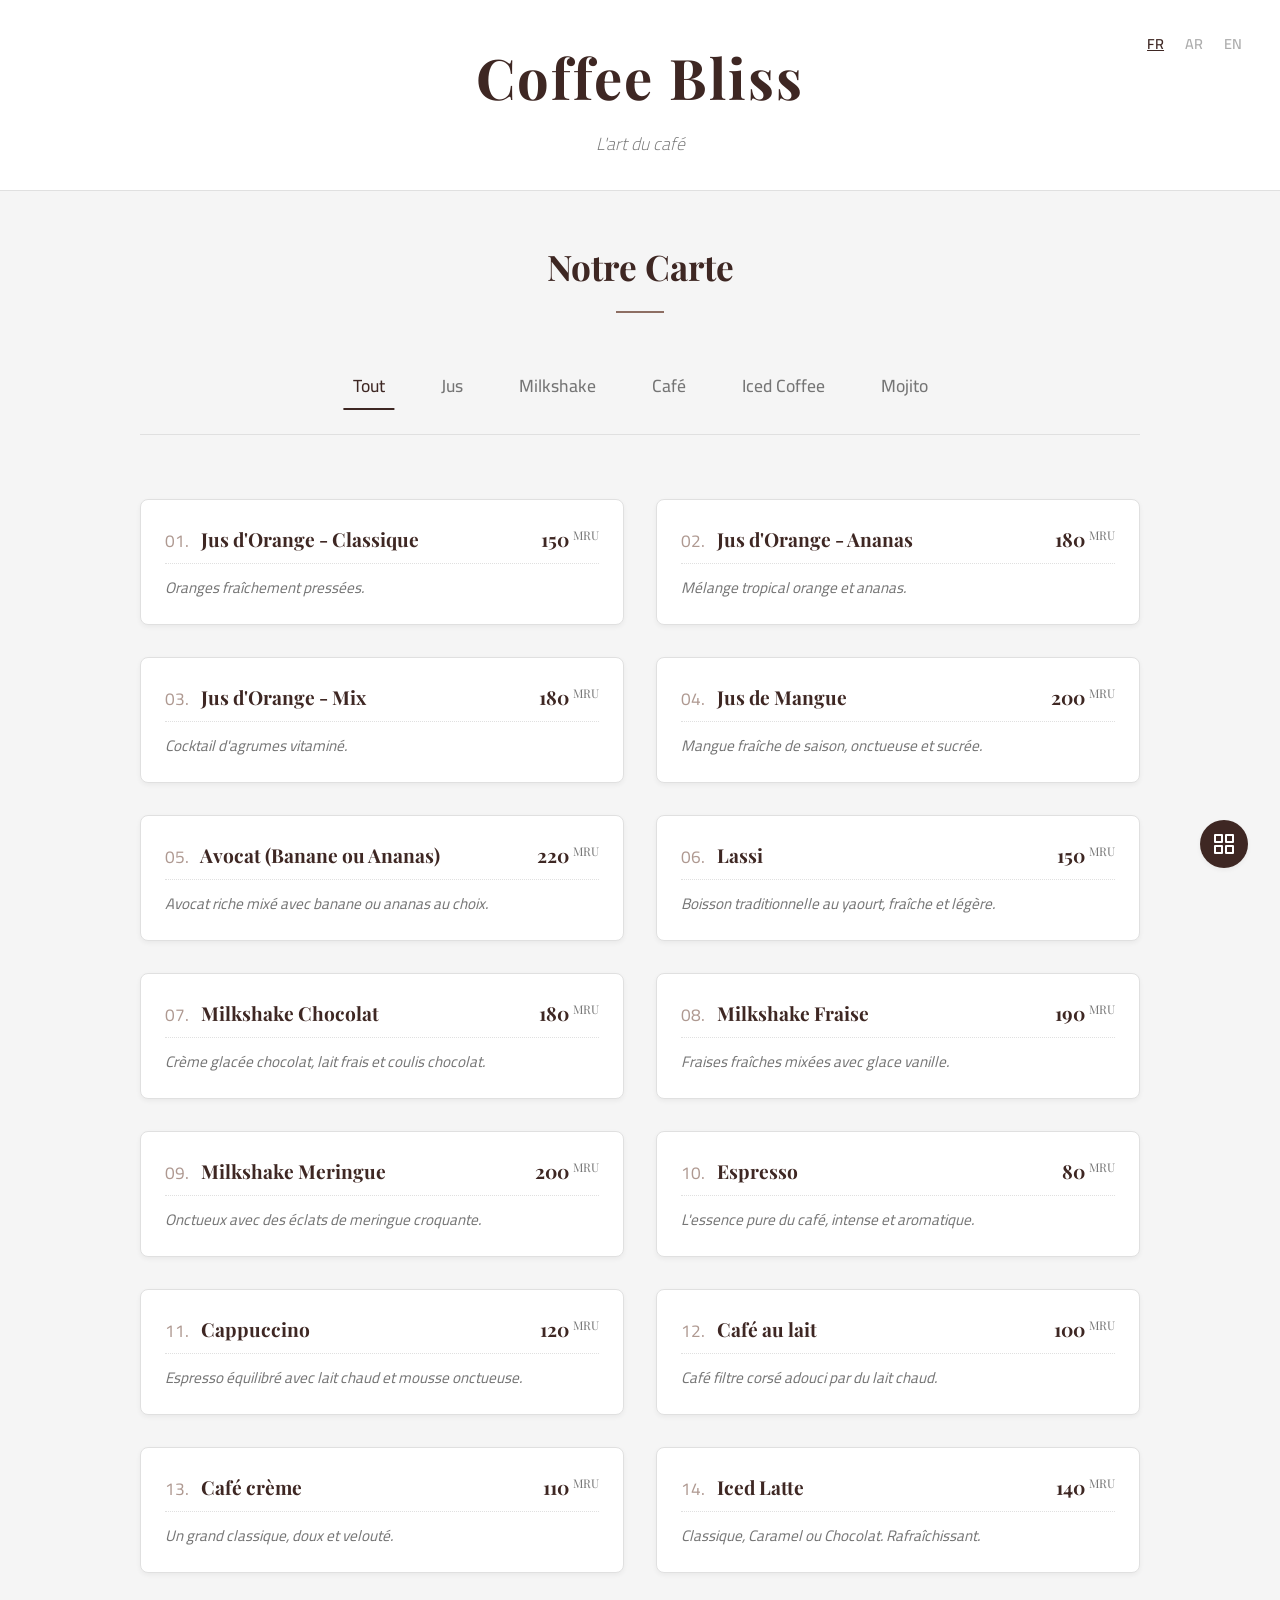
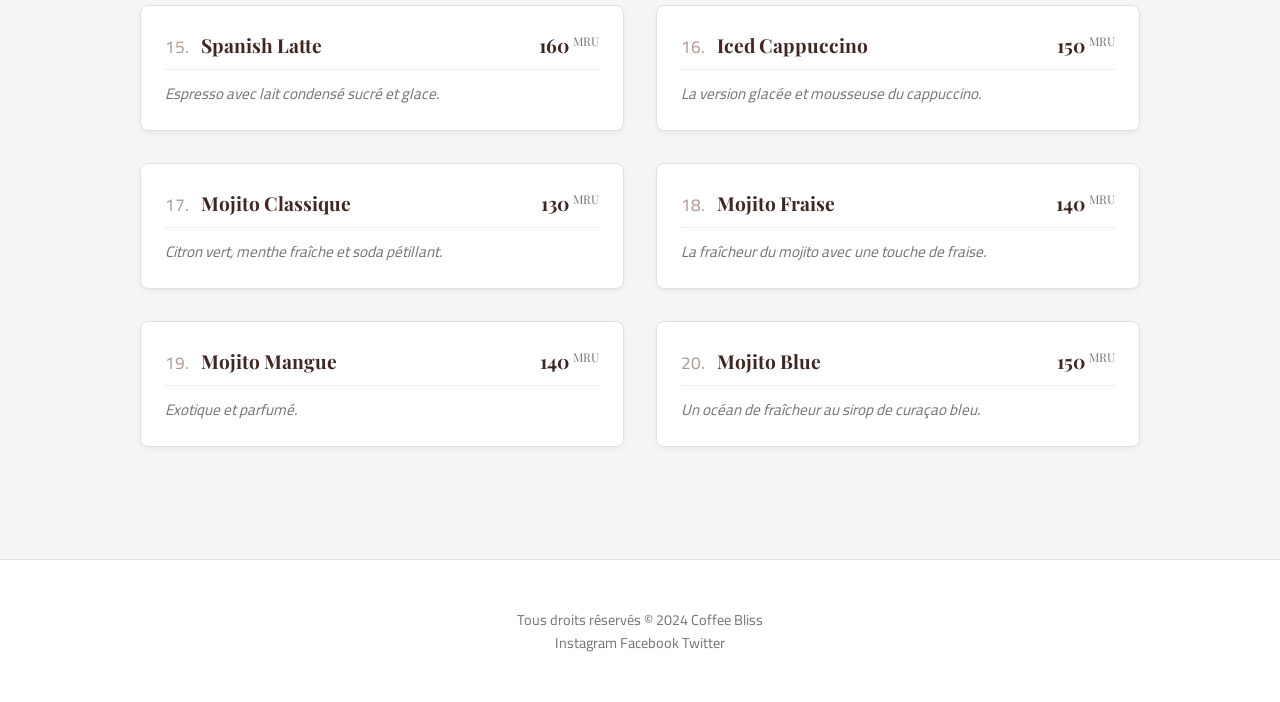
==== index.html @ ae4bbe52 "Add files via upload" ====
<!DOCTYPE html>
<html lang="ar" dir="rtl">

<head>
    <meta charset="UTF-8">
    <meta name="viewport" content="width=device-width, initial-scale=1.0">
    <title data-i18n="pageTitle">مطعم coup | Gourmet Restaurant</title>
    <!-- Google Fonts -->
    <link rel="preconnect" href="https://fonts.googleapis.com">
    <link rel="preconnect" href="https://fonts.gstatic.com" crossorigin>
    <link
        href="https://fonts.googleapis.com/css2?family=Cairo:wght@300;400;600;700&family=Playfair+Display:ital,wght@0,400;0,700;1,400&display=swap"
        rel="stylesheet">
    <!-- Custom CSS -->
    <link rel="stylesheet" href="style.css">
</head>

<body>

    <!-- Header Section -->
    <header class="main-header">
        <div class="lang-switch-container">
            <button class="lang-btn active" onclick="setLanguage('fr')">FR</button>
            <button class="lang-btn" onclick="setLanguage('ar')">AR</button>
            <button class="lang-btn" onclick="setLanguage('en')">EN</button>
        </div>
        <div class="container">
            <h1 class="logo" data-i18n="logo"> Cafe <span> Coup </span></h1>
            <p class="tagline" data-i18n="tagline">تجربة فريدة من المذاق الأصيل</p>
        </div>
    </header>

    <!-- Menu Section -->
    <section class="menu-section">
        <div class="container">
            <div class="section-title">
                <h2 data-i18n="menuTitle">Notre Menu</h2>
                <div class="underline"></div>
            </div>

            <!-- Filter Buttons -->
            <div class="btn-container" id="btn-container">
                <!-- Buttons will be injected here by JS -->
            </div>

            <!-- Menu Grid -->
            <div class="section-center" id="menu-container">
                <!-- Menu items will be injected here by JS -->
            </div>
        </div>
    </section>

    <!-- QR Code Floating Button -->
    <button id="qr-btn" class="qr-btn" aria-label="Show QR Code">
        <svg xmlns="http://www.w3.org/2000/svg" width="24" height="24" viewBox="0 0 24 24" fill="none"
            stroke="currentColor" stroke-width="2" stroke-linecap="round" stroke-linejoin="round">
            <rect x="3" y="3" width="7" height="7"></rect>
            <rect x="14" y="3" width="7" height="7"></rect>
            <rect x="14" y="14" width="7" height="7"></rect>
            <rect x="3" y="14" width="7" height="7"></rect>
        </svg>
    </button>

    <!-- QR Modal -->
    <div id="qr-modal" class="modal">
        <div class="modal-content">
            <span class="close-modal">&times;</span>
            <h3 data-i18n="scanQr">Scannez le menu</h3>
            <div id="qr-code-display">
                <!-- Placeholder for QR Code Image -->
                <img src="https://api.qrserver.com/v1/create-qr-code/?size=150x150&data=ExampleMenu" alt="QR Code" />
            </div>
        </div>
    </div>

    <!-- Footer -->
    <footer class="footer">
        <p data-i18n="footerText">جميع الحقوق محفوظة © 2026 مطعم Coup</p>
        <div class="social-links">
            <!-- Example Social Icons (Text for now to avoid external libraries if strict) -->
            <span>Instagram</span>
            <span>Facebook</span>
            <span>Twitter</span>
        </div>
    </footer>

    <!-- Custom JS -->
    <script src="script.js"></script>
</body>

</html>
---- style.css ----
/* Basic Reset & Variables */
:root {
  /* Modern Coffee Palette - Refined for Text Only */
  --clr-primary: #3E2723;
  /* Very Dark Brown */
  --clr-secondary: #8D6E63;
  /* Soft Brown */
  --clr-accent: #D7CCC8;
  /* Light Mocha */
  --clr-bg: #F5F5F5;
  /* Soft Gray/White */
  --clr-card-bg: #FFFFFF;
  --clr-text-main: #212121;
  --clr-text-light: #757575;
  --clr-border: #E0E0E0;

  --font-main: 'Cairo', sans-serif;
  --font-display: 'Playfair Display', serif;

  --transition: all 0.3s ease;
  --radius: 8px;
  /* Sharper corners for elegance */
  --shadow-sm: 0 2px 5px rgba(0, 0, 0, 0.05);
  --shadow-md: 0 5px 15px rgba(0, 0, 0, 0.08);
  /* Softer shadow */
}

* {
  margin: 0;
  padding: 0;
  box-sizing: border-box;
}

body {
  font-family: var(--font-main);
  background-color: var(--clr-bg);
  color: var(--clr-text-main);
  line-height: 1.6;
  overflow-x: hidden;
}

/* Utilities */
.container {
  width: 90vw;
  max-width: 1000px;
  /* Slightly narrower for reading measure */
  margin: 0 auto;
}

/* Header */
.main-header {
  background: var(--clr-card-bg);
  padding: 2rem 0;
  text-align: center;
  border-bottom: 1px solid var(--clr-border);
  position: relative;
  display: flex;
  flex-direction: column;
  align-items: center;
  justify-content: center;
}

.logo {
  font-family: var(--font-display);
  font-size: 3.5rem;
  /* Larger logo since no hero image */
  letter-spacing: 2px;
  color: var(--clr-primary);
  margin-bottom: 0.5rem;
}

.logo span {
  color: var(--clr-secondary);
  font-weight: 400;
  /* Lighter weight for elegance */
}

.tagline {
  font-size: 1.1rem;
  color: var(--clr-text-light);
  font-weight: 300;
  margin-top: 0.5rem;
  font-style: italic;
}

/* Language Switcher */
.lang-switch-container {
  position: absolute;
  top: 1.5rem;
  right: 2rem;
  display: flex;
  gap: 0.5rem;
  z-index: 100;
}

/* RTL Support */
body[dir="rtl"] .lang-switch-container {
  right: auto;
  left: 2rem;
}

.lang-btn {
  background: transparent;
  border: none;
  color: var(--clr-text-light);
  padding: 0.4rem;
  font-size: 0.9rem;
  font-weight: 600;
  cursor: pointer;
  transition: var(--transition);
  font-family: var(--font-main);
  opacity: 0.6;
}

.lang-btn:hover,
.lang-btn.active {
  opacity: 1;
  color: var(--clr-primary);
  text-decoration: underline;
}

/* Menu Section */
.menu-section {
  padding: 3rem 0;
}

.section-title {
  text-align: center;
  margin-bottom: 3rem;
}

.section-title h2 {
  font-family: var(--font-display);
  font-size: 2.2rem;
  color: var(--clr-primary);
  margin-bottom: 0.5rem;
  position: relative;
  display: inline-block;
}

.underline {
  width: 3rem;
  height: 2px;
  background: var(--clr-secondary);
  margin: 0.5rem auto 0;
}

/* Filter Buttons */
.btn-container {
  display: flex;
  justify-content: center;
  flex-wrap: wrap;
  gap: 1.5rem;
  /* More space between text buttons */
  margin-bottom: 4rem;
  border-bottom: 1px solid var(--clr-border);
  padding-bottom: 1.5rem;
}

.filter-btn {
  background: transparent;
  border: none;
  font-size: 1.1rem;
  text-transform: capitalize;
  padding: 0.5rem 1rem;
  color: var(--clr-text-light);
  cursor: pointer;
  transition: var(--transition);
  font-family: var(--font-main);
  font-weight: 500;
  position: relative;
}

.filter-btn::after {
  content: '';
  position: absolute;
  width: 0;
  height: 2px;
  bottom: 0;
  left: 50%;
  background-color: var(--clr-primary);
  transition: var(--transition);
  transform: translateX(-50%);
}

.filter-btn:hover,
.filter-btn.active {
  color: var(--clr-primary);
}

.filter-btn:hover::after,
.filter-btn.active::after {
  width: 80%;
}

/* Menu Grid - Text Focused */
.section-center {
  display: grid;
  grid-template-columns: repeat(auto-fill, minmax(400px, 1fr));
  /* Wider for text info */
  gap: 2rem;
}

/* Menu Item Card - Text Only */
.menu-item {
  background: var(--clr-card-bg);
  border-radius: var(--radius);
  padding: 1.5rem;
  /* More padding */
  box-shadow: var(--shadow-sm);
  transition: var(--transition);
  border: 1px solid var(--clr-border);
  display: flex;
  flex-direction: column;
}

.menu-item:hover {
  transform: translateY(-3px);
  box-shadow: var(--shadow-md);
  border-color: var(--clr-secondary);
}

.item-info {
  display: flex;
  flex-direction: column;
  flex-grow: 1;
}

.item-header {
  display: flex;
  justify-content: space-between;
  align-items: flex-end;
  /* Align price to bottom of title line */
  margin-bottom: 0.5rem;
  border-bottom: 1px dotted var(--clr-border);
  /* Dashed line leader effect placeholder */
  padding-bottom: 0.5rem;
}

.item-header h4 {
  font-size: 1.2rem;
  color: var(--clr-primary);
  font-weight: 700;
  font-family: var(--font-display);
}

/* Number Styling */
.item-num {
  font-family: var(--font-main);
  font-size: 0.9em;
  color: var(--clr-secondary);
  font-weight: 400;
  margin-right: 0.5rem;
  opacity: 0.7;
}

body[dir="rtl"] .item-num {
  margin-right: 0;
  margin-left: 0.5rem;
}

.price {
  color: var(--clr-main);
  font-weight: 600;
  font-size: 1.1rem;
  white-space: nowrap;
}

.currency {
  font-size: 0.75rem;
  color: var(--clr-text-light);
  font-weight: 400;
  vertical-align: super;
}

.item-text {
  color: var(--clr-text-light);
  font-size: 0.95rem;
  line-height: 1.6;
  margin-top: 0.25rem;
  font-style: italic;
}

/* QR Button */
.qr-btn {
  position: fixed;
  bottom: 2rem;
  right: 2rem;
  background: var(--clr-primary);
  color: white;
  width: 3rem;
  height: 3rem;
  border-radius: 50%;
  display: flex;
  align-items: center;
  justify-content: center;
  border: none;
  cursor: pointer;
  box-shadow: var(--shadow-sm);
  transition: var(--transition);
  z-index: 1000;
}

.qr-btn:hover {
  background: var(--clr-secondary);
  transform: scale(1.1);
}

/* Modal */
.modal {
  display: none;
  position: fixed;
  z-index: 2000;
  left: 0;
  top: 0;
  width: 100%;
  height: 100%;
  background-color: rgba(255, 255, 255, 0.95);
  /* Light backdrop */
}

.modal-content {
  background-color: var(--clr-card-bg);
  margin: 10% auto;
  padding: 3rem;
  border: 1px solid var(--clr-border);
  width: 90%;
  max-width: 400px;
  border-radius: var(--radius);
  text-align: center;
  box-shadow: var(--shadow-md);
  position: relative;
}

.close-modal {
  color: var(--clr-text-main);
  position: absolute;
  top: 15px;
  right: 25px;
  font-size: 30px;
  cursor: pointer;
}

#qr-code-display img {
  max-width: 100%;
  height: auto;
}

/* Footer */
.footer {
  background: var(--clr-card-bg);
  color: var(--clr-text-light);
  padding: 3rem 0;
  text-align: center;
  font-size: 0.9rem;
  border-top: 1px solid var(--clr-border);
  margin-top: 4rem;
}

/* Animation */
@keyframes fadeIn {
  from {
    opacity: 0;
    transform: translateY(10px);
  }

  to {
    opacity: 1;
    transform: translateY(0);
  }
}

.fade-in {
  animation: fadeIn 0.5s ease forwards;
}

/* Responsive */
@media screen and (max-width: 768px) {
  .section-center {
    grid-template-columns: 1fr;
    /* Single column on mobile */
    gap: 1rem;
  }

  .lang-switch-container {
    position: relative;
    top: auto;
    right: auto;
    margin-bottom: 1rem;
  }

  body[dir="rtl"] .lang-switch-container {
    left: auto;
  }
}
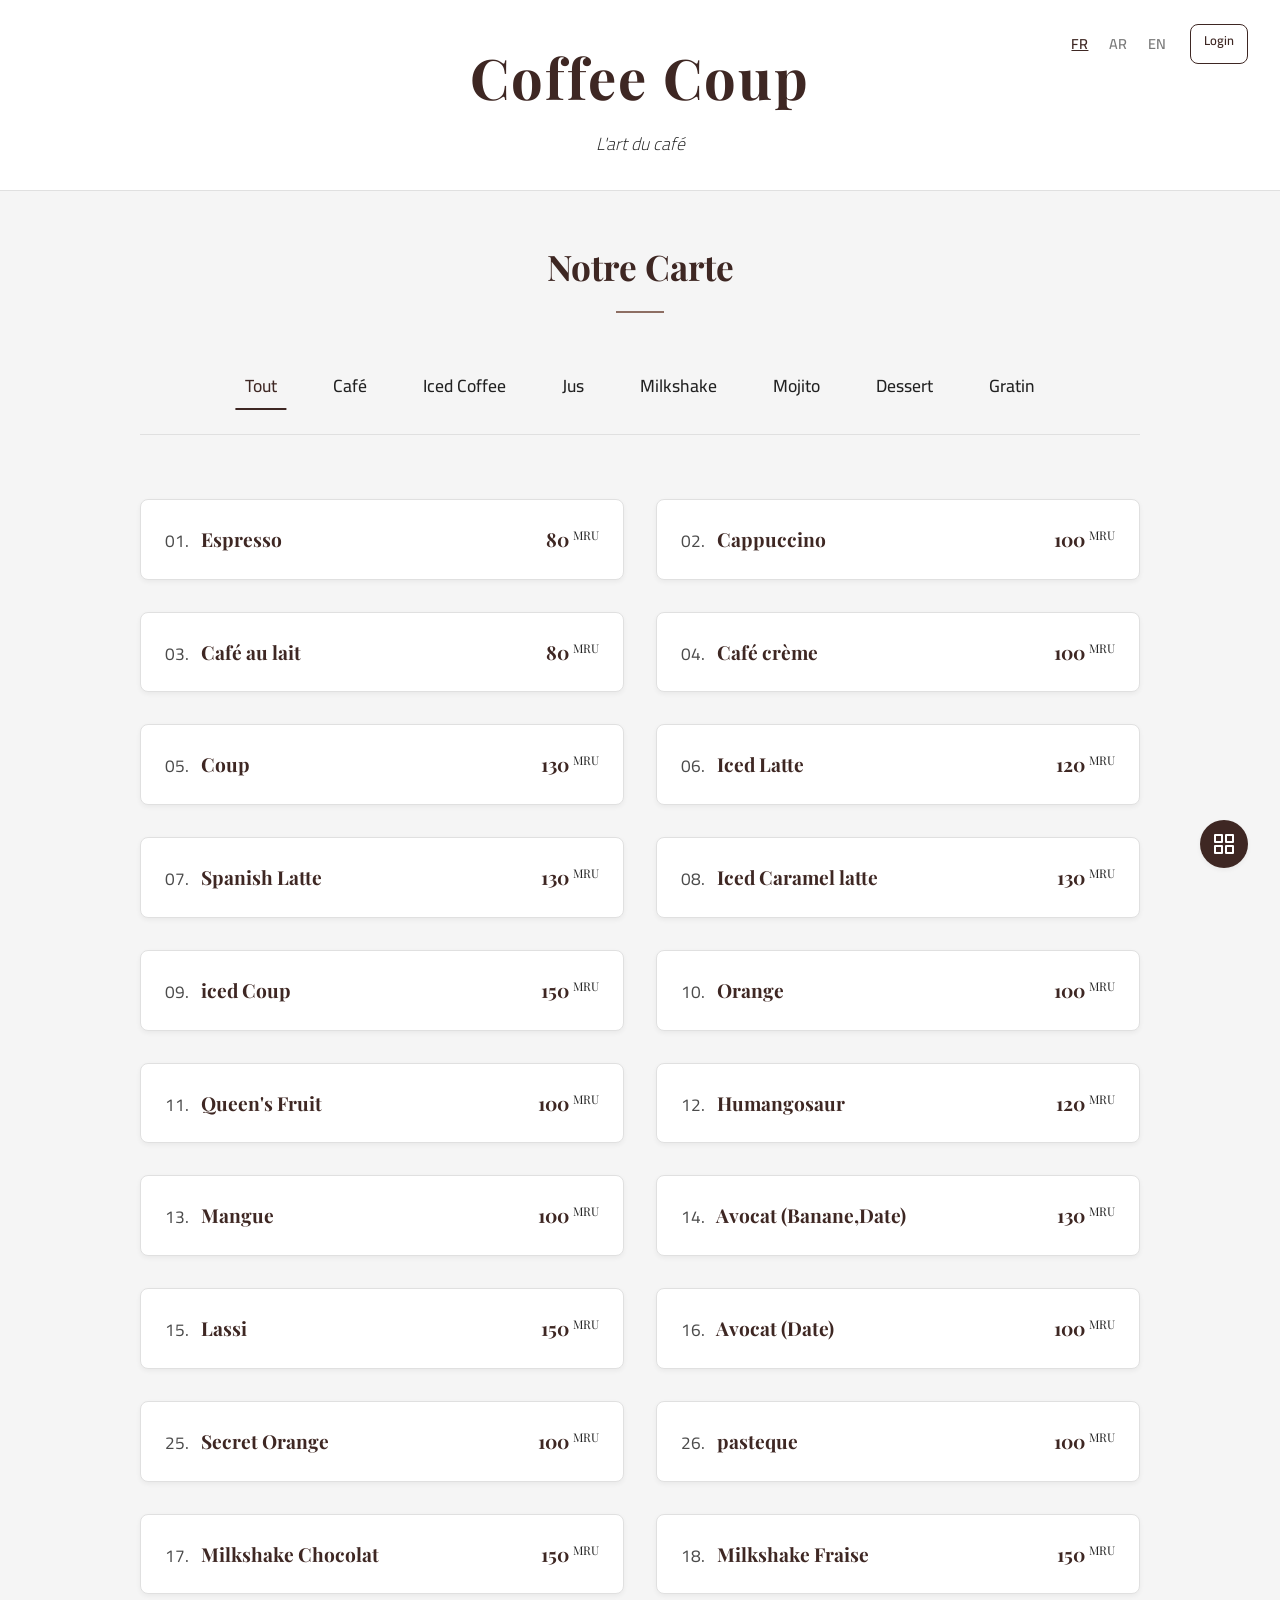
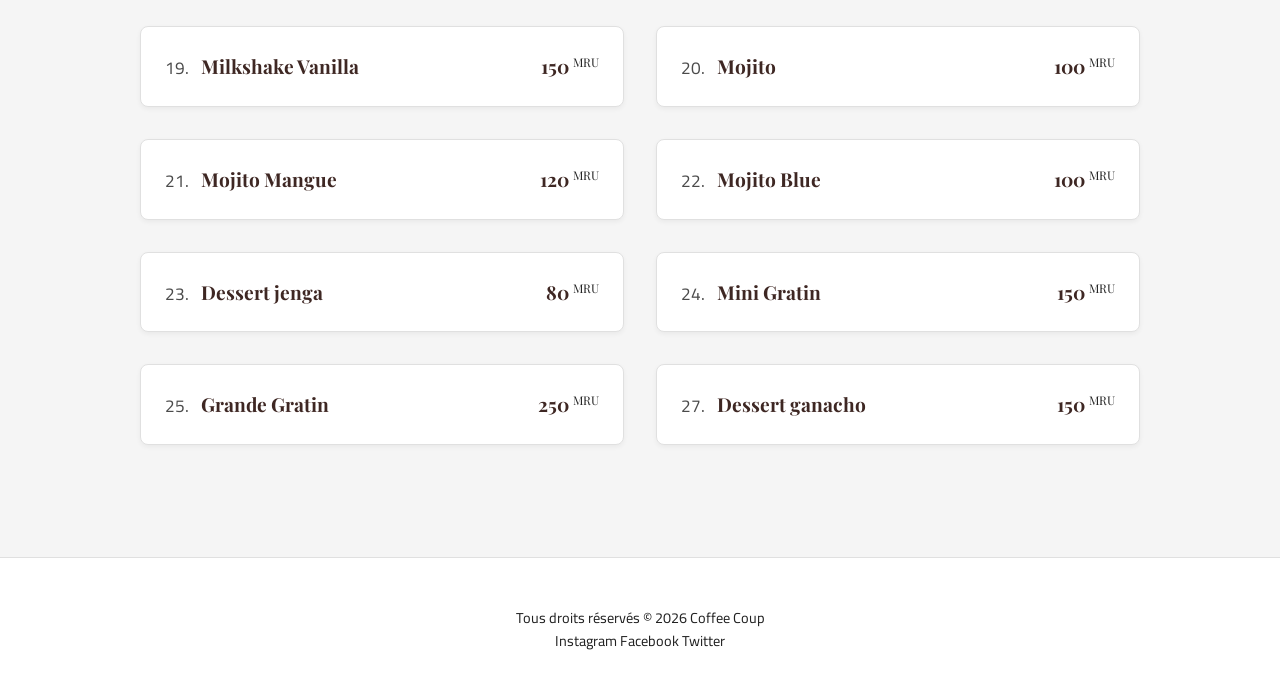
==== commit e5a9c223: "Add files via upload" ====
--- a/index.html
+++ b/index.html
@@ -4,7 +4,7 @@
 <head>
     <meta charset="UTF-8">
     <meta name="viewport" content="width=device-width, initial-scale=1.0">
-    <title data-i18n="pageTitle">مطعم coup | Gourmet Restaurant</title>
+    <title data-i18n="pageTitle"> Coup </title>
     <!-- Google Fonts -->
     <link rel="preconnect" href="https://fonts.googleapis.com">
     <link rel="preconnect" href="https://fonts.gstatic.com" crossorigin>
@@ -16,16 +16,16 @@
 </head>
 
 <body>
-
     <!-- Header Section -->
     <header class="main-header">
         <div class="lang-switch-container">
             <button class="lang-btn active" onclick="setLanguage('fr')">FR</button>
             <button class="lang-btn" onclick="setLanguage('ar')">AR</button>
             <button class="lang-btn" onclick="setLanguage('en')">EN</button>
+            <a href="login.html" class="login-btn-link">Login</a>
         </div>
         <div class="container">
-            <h1 class="logo" data-i18n="logo"> Cafe <span> Coup </span></h1>
+            <h1 class="logo" data-i18n="logo"> <span> Coup </span></h1>
             <p class="tagline" data-i18n="tagline">تجربة فريدة من المذاق الأصيل</p>
         </div>
     </header>
--- a/style.css
+++ b/style.css
@@ -11,7 +11,7 @@
   /* Soft Gray/White */
   --clr-card-bg: #FFFFFF;
   --clr-text-main: #212121;
-  --clr-text-light: #757575;
+  --clr-text-light: #212121;
   --clr-border: #E0E0E0;
 
   --font-main: 'Cairo', sans-serif;
@@ -231,10 +231,6 @@
   justify-content: space-between;
   align-items: flex-end;
   /* Align price to bottom of title line */
-  margin-bottom: 0.5rem;
-  border-bottom: 1px dotted var(--clr-border);
-  /* Dashed line leader effect placeholder */
-  padding-bottom: 0.5rem;
 }
 
 .item-header h4 {
@@ -248,7 +244,7 @@
 .item-num {
   font-family: var(--font-main);
   font-size: 0.9em;
-  color: var(--clr-secondary);
+  color: black;
   font-weight: 400;
   margin-right: 0.5rem;
   opacity: 0.7;
@@ -273,13 +269,7 @@
   vertical-align: super;
 }
 
-.item-text {
-  color: var(--clr-text-light);
-  font-size: 0.95rem;
-  line-height: 1.6;
-  margin-top: 0.25rem;
-  font-style: italic;
-}
+
 
 /* QR Button */
 .qr-btn {
@@ -392,4 +382,49 @@
   body[dir="rtl"] .lang-switch-container {
     left: auto;
   }
+}
+
+/* Login Button Header */
+.login-btn-link {
+  background: transparent;
+  border: 1px solid var(--clr-primary);
+  color: var(--clr-primary);
+  text-decoration: none;
+  padding: 0.3rem 0.8rem;
+  border-radius: var(--radius);
+  font-size: 0.8rem;
+  margin-inline-start: 10px;
+  /* Logical property for LTR/RTL */
+  transition: var(--transition);
+  font-weight: 600;
+}
+
+.login-btn-link:hover {
+  background: var(--clr-primary);
+  color: white;
+}
+
+/* Seasonier Badge */
+.seasonier-badge {
+  background: #fae827;
+  /* Burnt Orange */
+  color: rgb(19, 17, 17);
+  font-size: 0.7rem;
+  padding: 2px 8px;
+  border-radius: 12px;
+  margin: 0 5px;
+  vertical-align: middle;
+  font-weight: 700;
+  text-transform: uppercase;
+  letter-spacing: 0.5px;
+}
+
+/* Seasonier Item Highlight */
+.seasonier-active {
+  border: 1px solid #c5d300;
+  box-shadow: 0 4px 10px rgba(211, 84, 0, 0.15);
+}
+
+.seasonier-active:hover {
+  border-color: #ebf435;
 }
